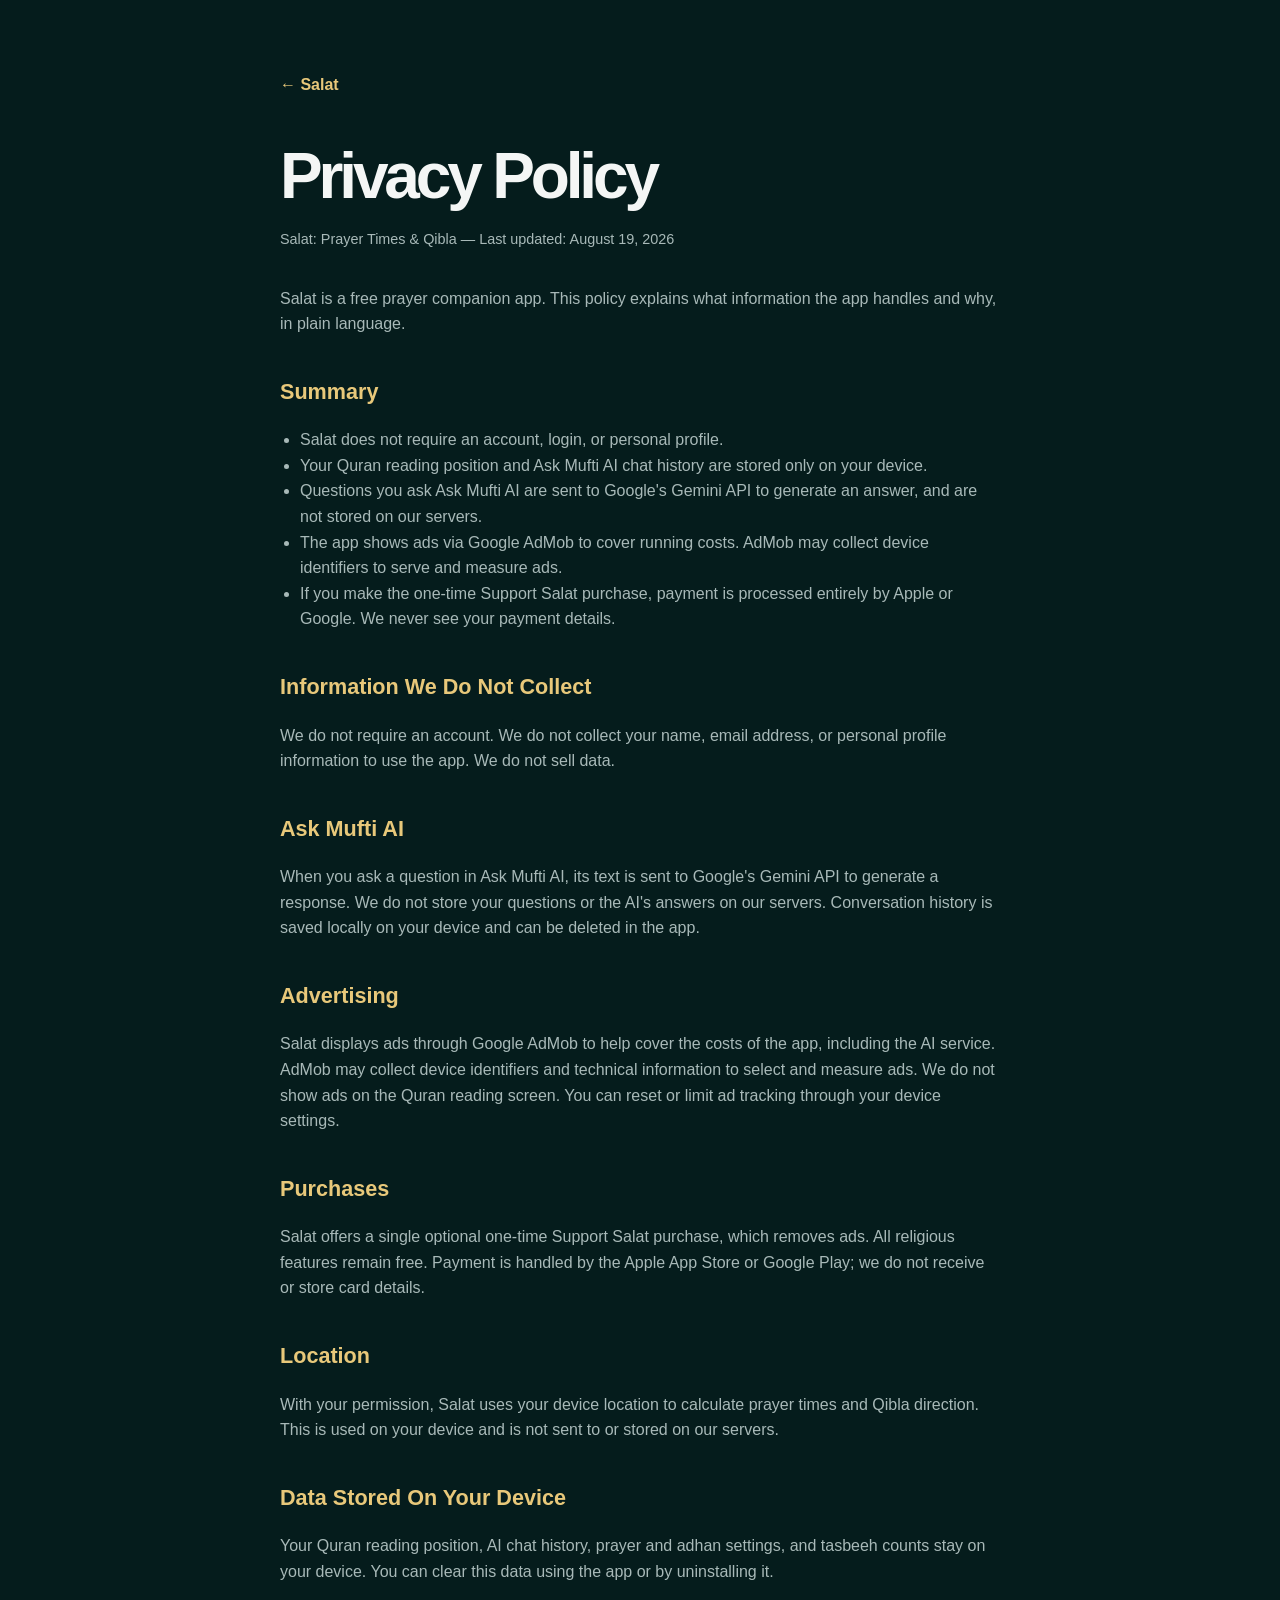
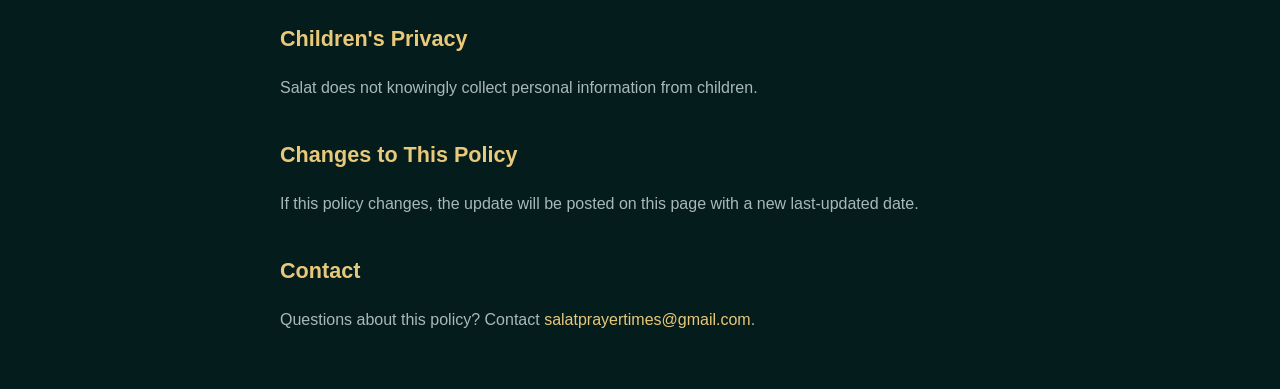
==== index.html @ 648673f7 "Publish Damoor Apps website" ====
<!DOCTYPE html><html lang="en"><head><meta charset="UTF-8"><meta name="viewport" content="width=device-width,initial-scale=1"><title>Privacy Policy — Salat</title><link rel="stylesheet" href="/site.css"></head><body><main class="wrap policy"><a class="back" href="/salat/">← Salat</a><h1>Privacy Policy</h1><p class="updated">Salat: Prayer Times &amp; Qibla — Last updated: August 19, 2026</p><p>Salat is a free prayer companion app. This policy explains what information the app handles and why, in plain language.</p><h2>Summary</h2><ul><li>Salat does not require an account, login, or personal profile.</li><li>Your Quran reading position and Ask Mufti AI chat history are stored only on your device.</li><li>Questions you ask Ask Mufti AI are sent to Google's Gemini API to generate an answer, and are not stored on our servers.</li><li>The app shows ads via Google AdMob to cover running costs. AdMob may collect device identifiers to serve and measure ads.</li><li>If you make the one-time Support Salat purchase, payment is processed entirely by Apple or Google. We never see your payment details.</li></ul><h2>Information We Do Not Collect</h2><p>We do not require an account. We do not collect your name, email address, or personal profile information to use the app. We do not sell data.</p><h2>Ask Mufti AI</h2><p>When you ask a question in Ask Mufti AI, its text is sent to Google's Gemini API to generate a response. We do not store your questions or the AI's answers on our servers. Conversation history is saved locally on your device and can be deleted in the app.</p><h2>Advertising</h2><p>Salat displays ads through Google AdMob to help cover the costs of the app, including the AI service. AdMob may collect device identifiers and technical information to select and measure ads. We do not show ads on the Quran reading screen. You can reset or limit ad tracking through your device settings.</p><h2>Purchases</h2><p>Salat offers a single optional one-time Support Salat purchase, which removes ads. All religious features remain free. Payment is handled by the Apple App Store or Google Play; we do not receive or store card details.</p><h2>Location</h2><p>With your permission, Salat uses your device location to calculate prayer times and Qibla direction. This is used on your device and is not sent to or stored on our servers.</p><h2>Data Stored On Your Device</h2><p>Your Quran reading position, AI chat history, prayer and adhan settings, and tasbeeh counts stay on your device. You can clear this data using the app or by uninstalling it.</p><h2>Children's Privacy</h2><p>Salat does not knowingly collect personal information from children.</p><h2>Changes to This Policy</h2><p>If this policy changes, the update will be posted on this page with a new last-updated date.</p><h2>Contact</h2><p>Questions about this policy? Contact <a href="mailto:salatprayertimes@gmail.com">salatprayertimes@gmail.com</a>.</p></main></body></html>
---- site.css ----
:root{--bg:#051c1c;--surface:#0b2a2a;--line:#214343;--gold:#e8c87a;--text:#f4f6f5;--muted:#a8b9b8}*{box-sizing:border-box}body{margin:0;background:var(--bg);color:var(--text);font-family:Inter,-apple-system,BlinkMacSystemFont,"Segoe UI",sans-serif;line-height:1.6}.wrap{width:min(100% - 40px,760px);margin:auto;padding:72px 0 40px}h1{font-size:clamp(2.45rem,10vw,5.2rem);line-height:1;letter-spacing:-.065em;margin:0 0 20px}h2{font-size:1.35rem;margin-top:38px}.eyebrow{color:var(--gold);font-size:.78rem;font-weight:800;letter-spacing:.14em;text-transform:uppercase;margin:0 0 18px}.lead{font-size:1.18rem;color:var(--muted);margin:0}.gold{color:var(--gold)}.back,a{color:var(--gold);text-decoration:none}.back{display:inline-block;margin-bottom:46px;font-weight:700}.cards{display:grid;gap:14px;margin-top:45px}.app-card{display:flex;align-items:center;gap:15px;border:1px solid var(--line);border-radius:20px;padding:17px;background:var(--surface);color:var(--text)}.app-card:hover{border-color:var(--gold)}.app-card img{width:50px;height:50px;border-radius:13px;flex:none}.app-card span:nth-child(2){display:grid;gap:2px;flex:1}.app-card strong{font-size:1.1rem}.app-card small,footer{color:var(--muted)}.app-card b{color:var(--gold);font-style:normal;font-size:.84rem;white-space:nowrap}.hero{display:flex;gap:24px;align-items:center}.app-icon{width:94px;height:94px;border-radius:23px;flex:none}.hero h1{font-size:clamp(2.3rem,8vw,4.3rem)}.intro{font-size:1.13rem;color:var(--muted);max-width:660px;margin:44px 0 20px}.features{display:grid;grid-template-columns:repeat(2,minmax(0,1fr));gap:8px 18px;padding:0;margin:0;list-style:none}.features li{color:var(--text)}.features li:before{content:"•";color:var(--gold);margin-right:9px}.screens{display:flex;gap:14px;overflow-x:auto;margin:50px -20px 0;padding:0 20px 10px;scroll-snap-type:x mandatory}.screens img{width:202px;height:auto;flex:none;border-radius:22px;border:1px solid var(--line);scroll-snap-align:start}.downloads{display:flex;gap:12px;flex-wrap:wrap;margin-top:36px}.store{border:1px solid var(--line);border-radius:12px;padding:13px 16px;color:var(--text);font-weight:700;background:var(--surface)}.store small{display:block;color:var(--muted);font-size:.75rem}.disabled{opacity:.7;cursor:default}.policy{max-width:720px}.policy h1{font-size:clamp(2.4rem,8vw,4rem)}.policy h2{color:var(--gold)}.policy p,.policy li{color:var(--muted)}.policy ul{padding-left:20px}.updated{font-size:.9rem;margin-bottom:35px}.coming{min-height:80vh;display:grid;align-content:center}.coming .back{position:absolute;top:40px}@media(max-width:450px){.wrap{padding-top:56px}.hero{align-items:flex-start}.app-icon{width:72px;height:72px;border-radius:18px}.features{grid-template-columns:1fr}.hero{gap:17px}}
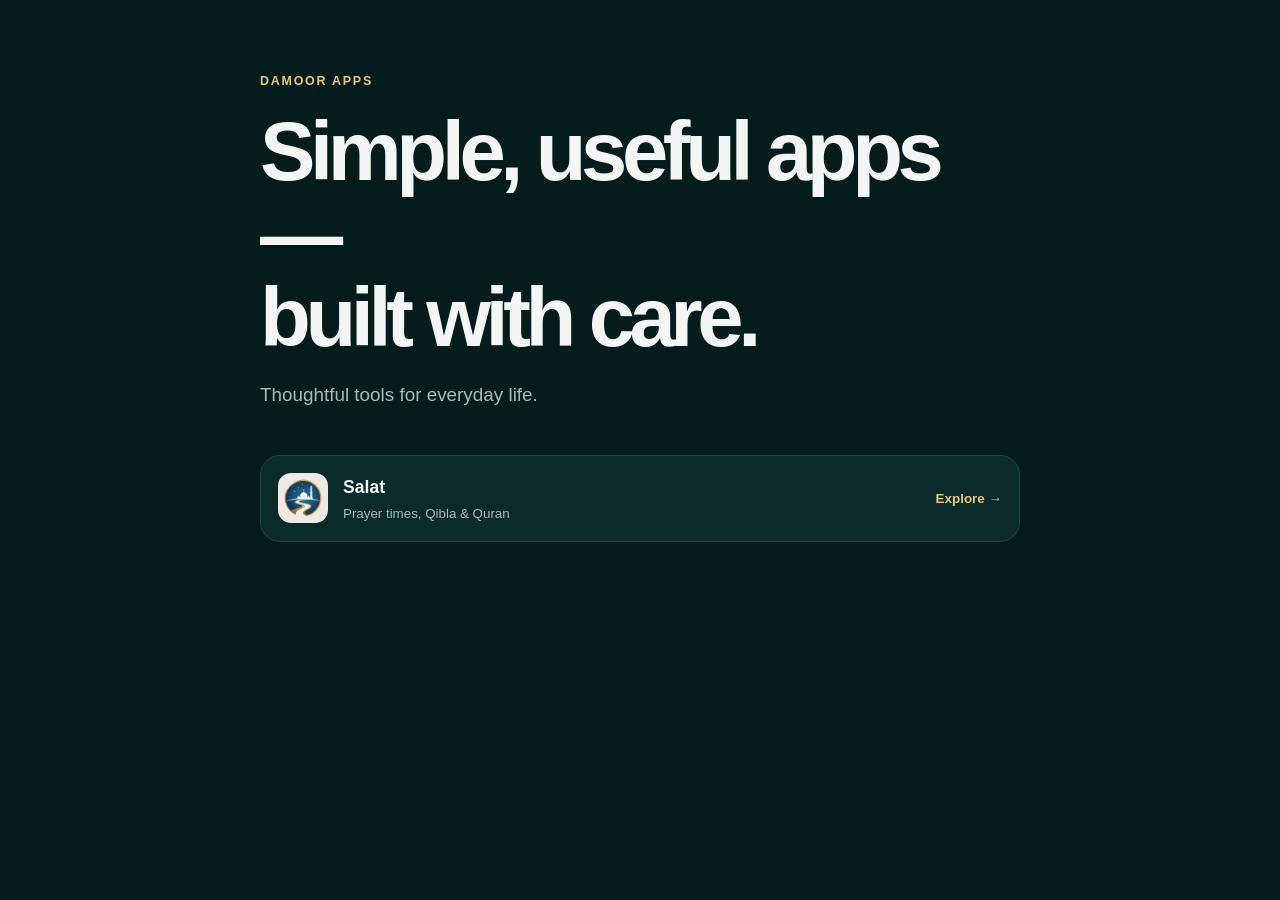
==== commit 49cc9ee5: "Update index.html" ====
--- a/index.html
+++ b/index.html
@@ -1 +1,3 @@
-<!DOCTYPE html><html lang="en"><head><meta charset="UTF-8"><meta name="viewport" content="width=device-width,initial-scale=1"><title>Privacy Policy — Salat</title><link rel="stylesheet" href="/site.css"></head><body><main class="wrap policy"><a class="back" href="/salat/">← Salat</a><h1>Privacy Policy</h1><p class="updated">Salat: Prayer Times &amp; Qibla — Last updated: August 19, 2026</p><p>Salat is a free prayer companion app. This policy explains what information the app handles and why, in plain language.</p><h2>Summary</h2><ul><li>Salat does not require an account, login, or personal profile.</li><li>Your Quran reading position and Ask Mufti AI chat history are stored only on your device.</li><li>Questions you ask Ask Mufti AI are sent to Google's Gemini API to generate an answer, and are not stored on our servers.</li><li>The app shows ads via Google AdMob to cover running costs. AdMob may collect device identifiers to serve and measure ads.</li><li>If you make the one-time Support Salat purchase, payment is processed entirely by Apple or Google. We never see your payment details.</li></ul><h2>Information We Do Not Collect</h2><p>We do not require an account. We do not collect your name, email address, or personal profile information to use the app. We do not sell data.</p><h2>Ask Mufti AI</h2><p>When you ask a question in Ask Mufti AI, its text is sent to Google's Gemini API to generate a response. We do not store your questions or the AI's answers on our servers. Conversation history is saved locally on your device and can be deleted in the app.</p><h2>Advertising</h2><p>Salat displays ads through Google AdMob to help cover the costs of the app, including the AI service. AdMob may collect device identifiers and technical information to select and measure ads. We do not show ads on the Quran reading screen. You can reset or limit ad tracking through your device settings.</p><h2>Purchases</h2><p>Salat offers a single optional one-time Support Salat purchase, which removes ads. All religious features remain free. Payment is handled by the Apple App Store or Google Play; we do not receive or store card details.</p><h2>Location</h2><p>With your permission, Salat uses your device location to calculate prayer times and Qibla direction. This is used on your device and is not sent to or stored on our servers.</p><h2>Data Stored On Your Device</h2><p>Your Quran reading position, AI chat history, prayer and adhan settings, and tasbeeh counts stay on your device. You can clear this data using the app or by uninstalling it.</p><h2>Children's Privacy</h2><p>Salat does not knowingly collect personal information from children.</p><h2>Changes to This Policy</h2><p>If this policy changes, the update will be posted on this page with a new last-updated date.</p><h2>Contact</h2><p>Questions about this policy? Contact <a href="mailto:salatprayertimes@gmail.com">salatprayertimes@gmail.com</a>.</p></main></body></html>
+<!doctype html>
+<html lang="en"><head><meta charset="utf-8"><meta name="viewport" content="width=device-width,initial-scale=1"><meta name="description" content="Simple, useful apps — built with care."><title>Damoor Apps</title><link rel="stylesheet" href="/site.css"></head>
+<body><main class="wrap"><p class="eyebrow">Damoor Apps</p><h1>Simple, useful apps —<br>built with care.</h1><p class="lead">Thoughtful tools for everyday life.</p><section class="cards" aria-label="Our apps"><a class="app-card live" href="/salat/"><img src="/salat-icon.png" alt="Salat app icon"><span><strong>Salat</strong><small>Prayer times, Qibla &amp; Quran</small></span><b>Explore →</b></a></section></main></body></html>
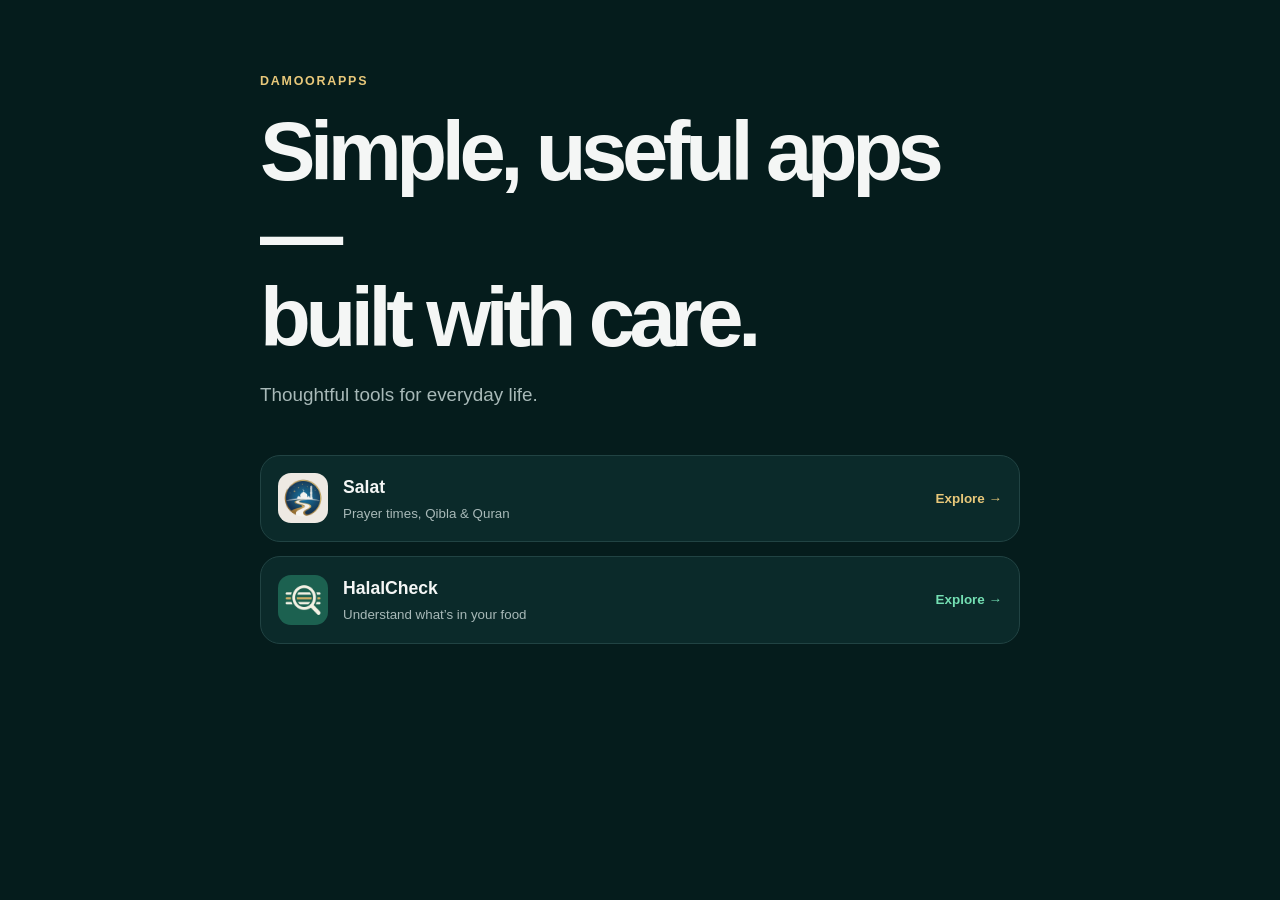
==== commit dad69e05: "Add HalalCheck pages and refresh Salat store links and screenshots" ====
--- a/index.html
+++ b/index.html
@@ -1,3 +1,3 @@
 <!doctype html>
-<html lang="en"><head><meta charset="utf-8"><meta name="viewport" content="width=device-width,initial-scale=1"><meta name="description" content="Simple, useful apps — built with care."><title>Damoor Apps</title><link rel="stylesheet" href="/site.css"></head>
-<body><main class="wrap"><p class="eyebrow">Damoor Apps</p><h1>Simple, useful apps —<br>built with care.</h1><p class="lead">Thoughtful tools for everyday life.</p><section class="cards" aria-label="Our apps"><a class="app-card live" href="/salat/"><img src="/salat-icon.png" alt="Salat app icon"><span><strong>Salat</strong><small>Prayer times, Qibla &amp; Quran</small></span><b>Explore →</b></a></section></main></body></html>
+<html lang="en"><head><meta charset="utf-8"><meta name="viewport" content="width=device-width,initial-scale=1"><meta name="description" content="Simple, useful apps — built with care."><title>DamoorApps</title><link rel="stylesheet" href="/site.css"></head>
+<body><main class="wrap"><p class="eyebrow">DamoorApps</p><h1>Simple, useful apps —<br>built with care.</h1><p class="lead">Thoughtful tools for everyday life.</p><section id="apps" class="cards" aria-label="Our apps"><a class="app-card live" href="/salat/"><img src="/salat-icon.png" alt="Salat app icon"><span><strong>Salat</strong><small>Prayer times, Qibla &amp; Quran</small></span><b>Explore →</b></a><a class="app-card live halalcheck-card" href="/halalcheck/"><img src="/assets/halalcheck/icon.png" width="50" height="50" alt="HalalCheck app icon"><span><strong>HalalCheck</strong><small>Understand what’s in your food</small></span><b>Explore →</b></a></section></main></body></html>
--- a/site.css
+++ b/site.css
@@ -1 +1,6 @@
-:root{--bg:#051c1c;--surface:#0b2a2a;--line:#214343;--gold:#e8c87a;--text:#f4f6f5;--muted:#a8b9b8}*{box-sizing:border-box}body{margin:0;background:var(--bg);color:var(--text);font-family:Inter,-apple-system,BlinkMacSystemFont,"Segoe UI",sans-serif;line-height:1.6}.wrap{width:min(100% - 40px,760px);margin:auto;padding:72px 0 40px}h1{font-size:clamp(2.45rem,10vw,5.2rem);line-height:1;letter-spacing:-.065em;margin:0 0 20px}h2{font-size:1.35rem;margin-top:38px}.eyebrow{color:var(--gold);font-size:.78rem;font-weight:800;letter-spacing:.14em;text-transform:uppercase;margin:0 0 18px}.lead{font-size:1.18rem;color:var(--muted);margin:0}.gold{color:var(--gold)}.back,a{color:var(--gold);text-decoration:none}.back{display:inline-block;margin-bottom:46px;font-weight:700}.cards{display:grid;gap:14px;margin-top:45px}.app-card{display:flex;align-items:center;gap:15px;border:1px solid var(--line);border-radius:20px;padding:17px;background:var(--surface);color:var(--text)}.app-card:hover{border-color:var(--gold)}.app-card img{width:50px;height:50px;border-radius:13px;flex:none}.app-card span:nth-child(2){display:grid;gap:2px;flex:1}.app-card strong{font-size:1.1rem}.app-card small,footer{color:var(--muted)}.app-card b{color:var(--gold);font-style:normal;font-size:.84rem;white-space:nowrap}.hero{display:flex;gap:24px;align-items:center}.app-icon{width:94px;height:94px;border-radius:23px;flex:none}.hero h1{font-size:clamp(2.3rem,8vw,4.3rem)}.intro{font-size:1.13rem;color:var(--muted);max-width:660px;margin:44px 0 20px}.features{display:grid;grid-template-columns:repeat(2,minmax(0,1fr));gap:8px 18px;padding:0;margin:0;list-style:none}.features li{color:var(--text)}.features li:before{content:"•";color:var(--gold);margin-right:9px}.screens{display:flex;gap:14px;overflow-x:auto;margin:50px -20px 0;padding:0 20px 10px;scroll-snap-type:x mandatory}.screens img{width:202px;height:auto;flex:none;border-radius:22px;border:1px solid var(--line);scroll-snap-align:start}.downloads{display:flex;gap:12px;flex-wrap:wrap;margin-top:36px}.store{border:1px solid var(--line);border-radius:12px;padding:13px 16px;color:var(--text);font-weight:700;background:var(--surface)}.store small{display:block;color:var(--muted);font-size:.75rem}.disabled{opacity:.7;cursor:default}.policy{max-width:720px}.policy h1{font-size:clamp(2.4rem,8vw,4rem)}.policy h2{color:var(--gold)}.policy p,.policy li{color:var(--muted)}.policy ul{padding-left:20px}.updated{font-size:.9rem;margin-bottom:35px}.coming{min-height:80vh;display:grid;align-content:center}.coming .back{position:absolute;top:40px}@media(max-width:450px){.wrap{padding-top:56px}.hero{align-items:flex-start}.app-icon{width:72px;height:72px;border-radius:18px}.features{grid-template-columns:1fr}.hero{gap:17px}}
+:root{--bg:#051c1c;--surface:#0b2a2a;--line:#214343;--gold:#e8c87a;--text:#f4f6f5;--muted:#a8b9b8}*{box-sizing:border-box}body{margin:0;background:var(--bg);color:var(--text);font-family:Inter,-apple-system,BlinkMacSystemFont,"Segoe UI",sans-serif;line-height:1.6}.wrap{width:min(100% - 40px,760px);margin:auto;padding:72px 0 40px}h1{font-size:clamp(2.45rem,10vw,5.2rem);line-height:1;letter-spacing:-.065em;margin:0 0 20px}h2{font-size:1.35rem;margin-top:38px}.eyebrow{color:var(--gold);font-size:.78rem;font-weight:800;letter-spacing:.14em;text-transform:uppercase;margin:0 0 18px}.lead{font-size:1.18rem;color:var(--muted);margin:0}.gold{color:var(--gold)}.back,a{color:var(--gold);text-decoration:none}.back{display:inline-block;margin-bottom:46px;font-weight:700}.cards{display:grid;gap:14px;margin-top:45px}.app-card{display:flex;align-items:center;gap:15px;border:1px solid var(--line);border-radius:20px;padding:17px;background:var(--surface);color:var(--text)}.app-card:hover{border-color:var(--gold)}.app-card img,.placeholder-icon{width:50px;height:50px;border-radius:13px;flex:none}.placeholder-icon{display:grid;place-items:center;background:#153838;color:var(--gold);font-weight:800;font-size:1.3rem}.app-card span:nth-child(2){display:grid;gap:2px;flex:1}.app-card strong{font-size:1.1rem}.app-card small,footer{color:var(--muted)}.app-card b,.app-card em{color:var(--gold);font-style:normal;font-size:.84rem;white-space:nowrap}.app-card:not(.live){opacity:.78}footer{display:flex;gap:11px;flex-wrap:wrap;margin-top:62px;font-size:.9rem}.hero{display:flex;gap:24px;align-items:center}.app-icon{width:94px;height:94px;border-radius:23px;flex:none}.hero h1{font-size:clamp(2.3rem,8vw,4.3rem)}.intro{font-size:1.13rem;color:var(--muted);max-width:660px;margin:44px 0 20px}.features{display:grid;grid-template-columns:repeat(2,minmax(0,1fr));gap:8px 18px;padding:0;margin:0;list-style:none}.features li{color:var(--text)}.features li:before{content:"•";color:var(--gold);margin-right:9px}.screens{display:flex;gap:14px;overflow-x:auto;margin:50px -20px 0;padding:0 20px 10px;scroll-snap-type:x mandatory}.screens img{width:202px;height:auto;flex:none;border-radius:22px;border:1px solid var(--line);scroll-snap-align:start}.downloads{display:flex;gap:12px;flex-wrap:wrap;margin-top:36px}.store{border:1px solid var(--line);border-radius:12px;padding:13px 16px;color:var(--text);font-weight:700;background:var(--surface)}.store small{display:block;color:var(--muted);font-size:.75rem}.disabled{opacity:.7;cursor:default}.policy{max-width:720px}.policy h1{font-size:clamp(2.4rem,8vw,4rem)}.policy h2{color:var(--gold)}.policy p,.policy li{color:var(--muted)}.policy ul{padding-left:20px}.updated{font-size:.9rem;margin-bottom:35px}.coming{min-height:80vh;display:grid;align-content:center}.coming .back{position:absolute;top:40px}@media(max-width:450px){.wrap{padding-top:56px}.hero{align-items:flex-start}.app-icon{width:72px;height:72px;border-radius:18px}.features{grid-template-columns:1fr}.hero{gap:17px}}
+
+/* HalalCheck product pages and shared accessibility improvements. */
+:focus-visible{outline:3px solid #e8c87a;outline-offset:5px}html{scroll-padding-top:24px}a:hover{text-decoration:underline}footer{display:flex;flex-wrap:wrap;gap:8px 18px;margin-top:44px}footer a{display:inline-flex;align-items:center;min-height:44px}.skip-link{position:fixed;top:8px;left:12px;z-index:10;background:var(--surface);padding:12px;transform:translateY(-150%)}.skip-link:focus{transform:none}.apple-store{padding:0;background:transparent;border:0;display:inline-flex;align-items:center;min-height:50px}.apple-store img{display:block;width:150px;height:50px}.halalcheck-page{--accent:#74dfb3}.halalcheck-page a,.halalcheck-page .eyebrow,.halalcheck-card b{color:var(--accent,#74dfb3)}.halalcheck-page .product-wrap{width:min(100% - 40px,1000px);padding-top:32px}.product-nav{display:flex;align-items:center;justify-content:space-between;gap:16px;margin-bottom:64px}.product-nav a{display:inline-flex;align-items:center;min-height:44px;font-size:.9rem}.product-nav .back{margin:0}.app-identity{display:flex;align-items:center;gap:18px;margin-bottom:30px}.app-identity .app-icon{width:64px;height:64px;border-radius:16px}.app-identity .eyebrow{margin:0}.hc-hero h1{font-size:clamp(2.7rem,7vw,5.4rem);line-height:1.06;letter-spacing:-.055em;max-width:820px}.hc-hero .lead{max-width:680px}.store-note{font-size:.87rem;color:var(--muted);margin-top:16px}.unavailable{opacity:1;color:var(--muted);min-width:150px}.section-block{margin-top:80px}.section-block h2{font-size:clamp(1.65rem,3.6vw,2.4rem);line-height:1.2;letter-spacing:-.035em;margin:0 0 28px}.section-block .eyebrow{margin-bottom:12px}.feature-grid{display:grid;grid-template-columns:repeat(3,minmax(0,1fr));gap:14px}.feature-card{border:1px solid var(--line);background:var(--surface);border-radius:18px;padding:24px}.feature-number{color:var(--accent);font-size:.8rem}.feature-card h3,.steps h3{font-size:1.05rem;margin:18px 0 8px;line-height:1.3}.feature-card p,.steps p{font-size:.95rem;margin:0;color:var(--muted)}.screenshot-grid{display:grid;grid-template-columns:repeat(4,minmax(0,1fr));gap:24px}.screenshot-grid figure{margin:0;min-width:0}.screenshot-grid img{display:block;width:100%;height:auto;border:1px solid var(--line);border-radius:20px}.screenshot-grid figcaption{color:var(--muted);font-size:.88rem;margin-top:14px;text-align:center}.steps{display:grid;grid-template-columns:repeat(3,minmax(0,1fr));list-style:none;counter-reset:step;gap:28px;padding:0}.steps li{counter-increment:step}.steps li:before{content:"0" counter(step);display:block;color:var(--accent);font-size:1.8rem;line-height:1.2}.product-limit{border-left:3px solid var(--accent);background:var(--surface);padding:20px 24px;margin-top:36px;border-radius:0 16px 16px 0}.product-limit h3{font-size:1rem;margin:0 0 8px}.product-limit p{color:var(--muted);margin:0}.faq details{border-bottom:1px solid var(--line)}.faq summary{cursor:pointer;font-weight:650;padding:20px 4px;min-height:48px}.faq details p{color:var(--muted);margin:0;padding:0 4px 20px}.section-top{display:flex;justify-content:space-between;gap:18px;align-items:center}.section-top h2{font-size:1.45rem;margin:0}.section-top a{flex:none;min-height:44px;display:inline-flex;align-items:center}.more-apps .cards{margin-top:22px}.app-monogram{width:50px;height:50px;border-radius:13px;background:#163c36;display:grid;place-items:center;color:var(--muted);flex:none;font-weight:700}.site-footer{border-top:1px solid var(--line);padding-top:24px;margin-top:64px;font-size:.9rem}.site-footer span{margin-left:auto;display:inline-flex;align-items:center;min-height:44px}.halalcheck-page.policy h2,.halalcheck-page .policy h2{color:var(--accent)}.policy a{overflow-wrap:anywhere}.policy h2{scroll-margin-top:24px}.deletion-link{display:inline-flex;align-items:center;min-height:44px;text-decoration:underline}.halalcheck-card:hover{border-color:#74dfb3}
+@media(max-width:700px){.feature-grid{grid-template-columns:repeat(2,minmax(0,1fr))}.screenshot-grid{grid-template-columns:repeat(2,minmax(0,1fr));gap:24px}.product-nav{margin-bottom:44px}.hc-hero h1{font-size:clamp(2.7rem,9vw,4.8rem)}.section-block{margin-top:60px}.section-top{align-items:flex-start;flex-wrap:wrap}}
+@media(max-width:450px){.desktop-break{display:none}.feature-grid,.steps{grid-template-columns:1fr}.feature-card{padding:20px}.steps{gap:26px}.screenshot-grid{grid-template-columns:1fr;gap:30px}.screenshot-grid figure{width:min(100%,285px);margin:auto}.product-nav{gap:8px}.product-nav a{font-size:.85rem}.site-footer span{width:100%;margin:0}.app-card{gap:12px;padding:14px}.app-card b{font-size:.75rem}.app-card small{font-size:.78rem}.section-top h2{max-width:260px}}
